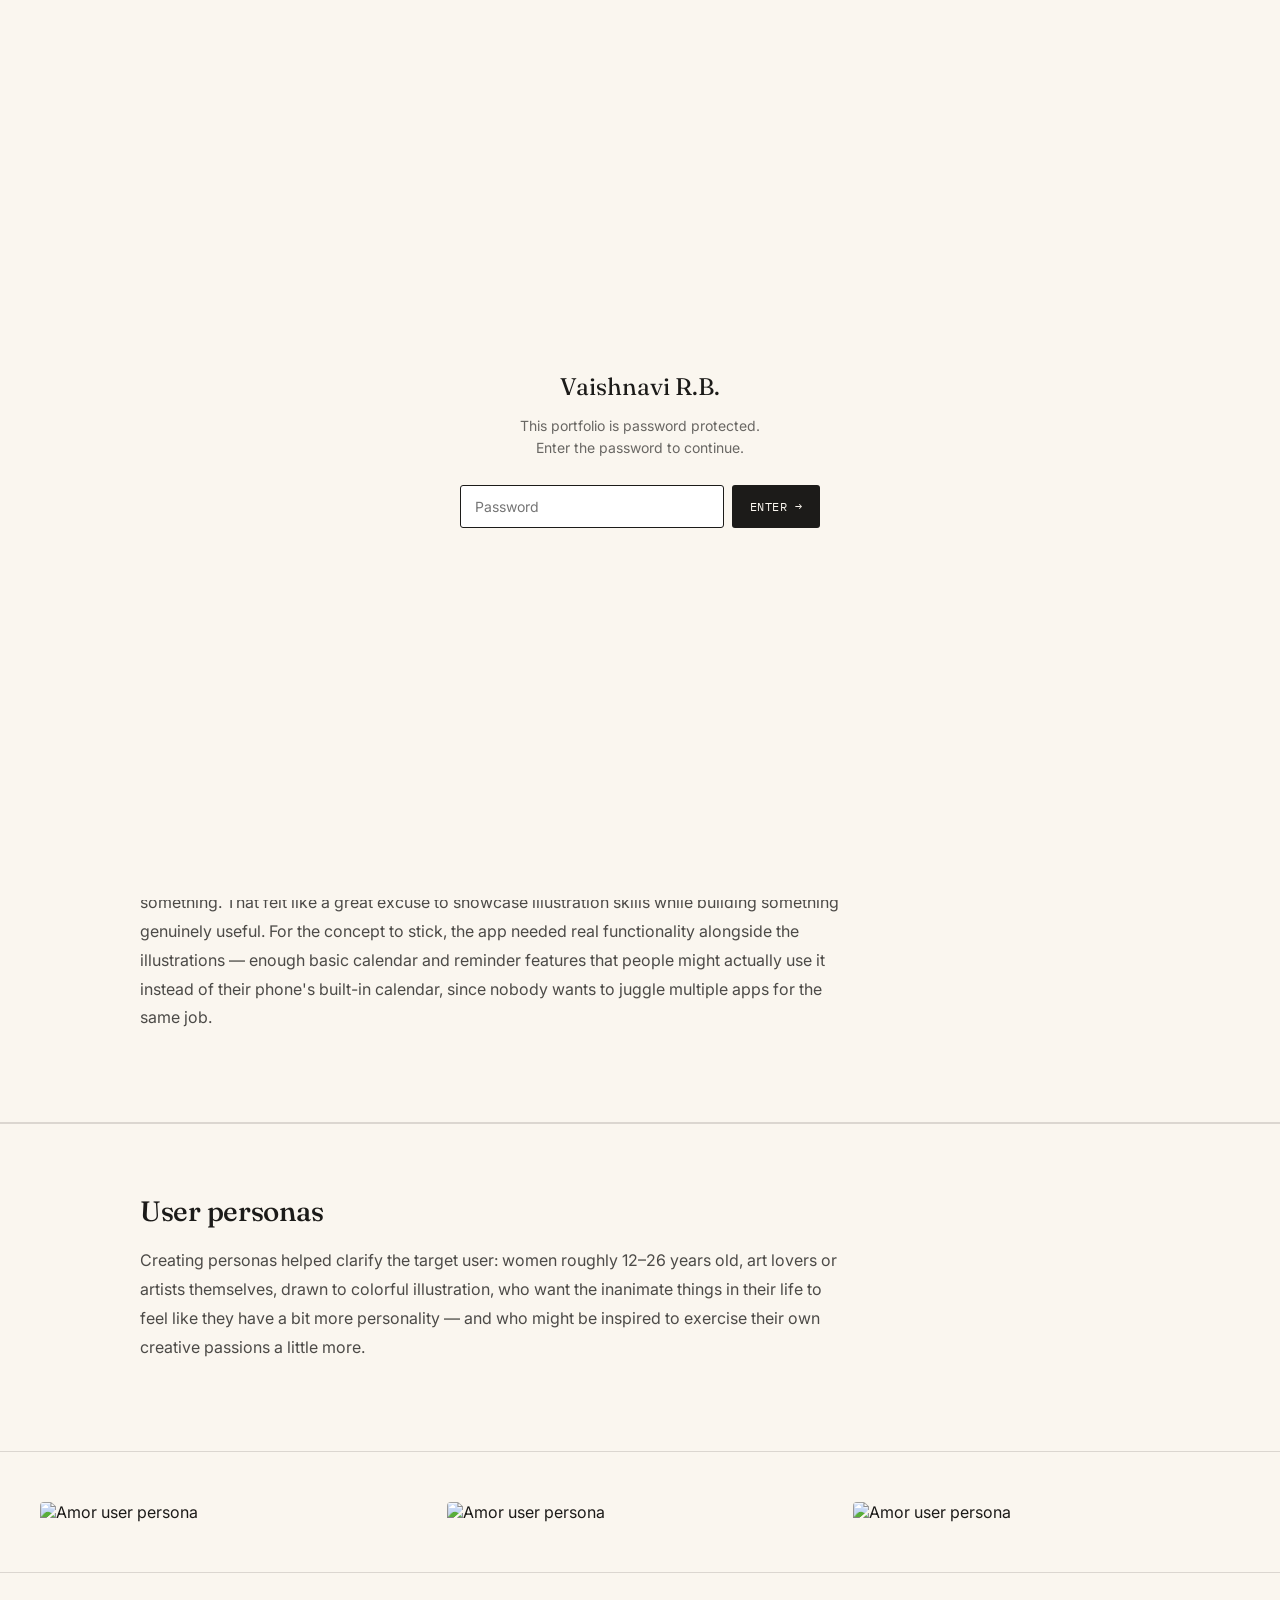
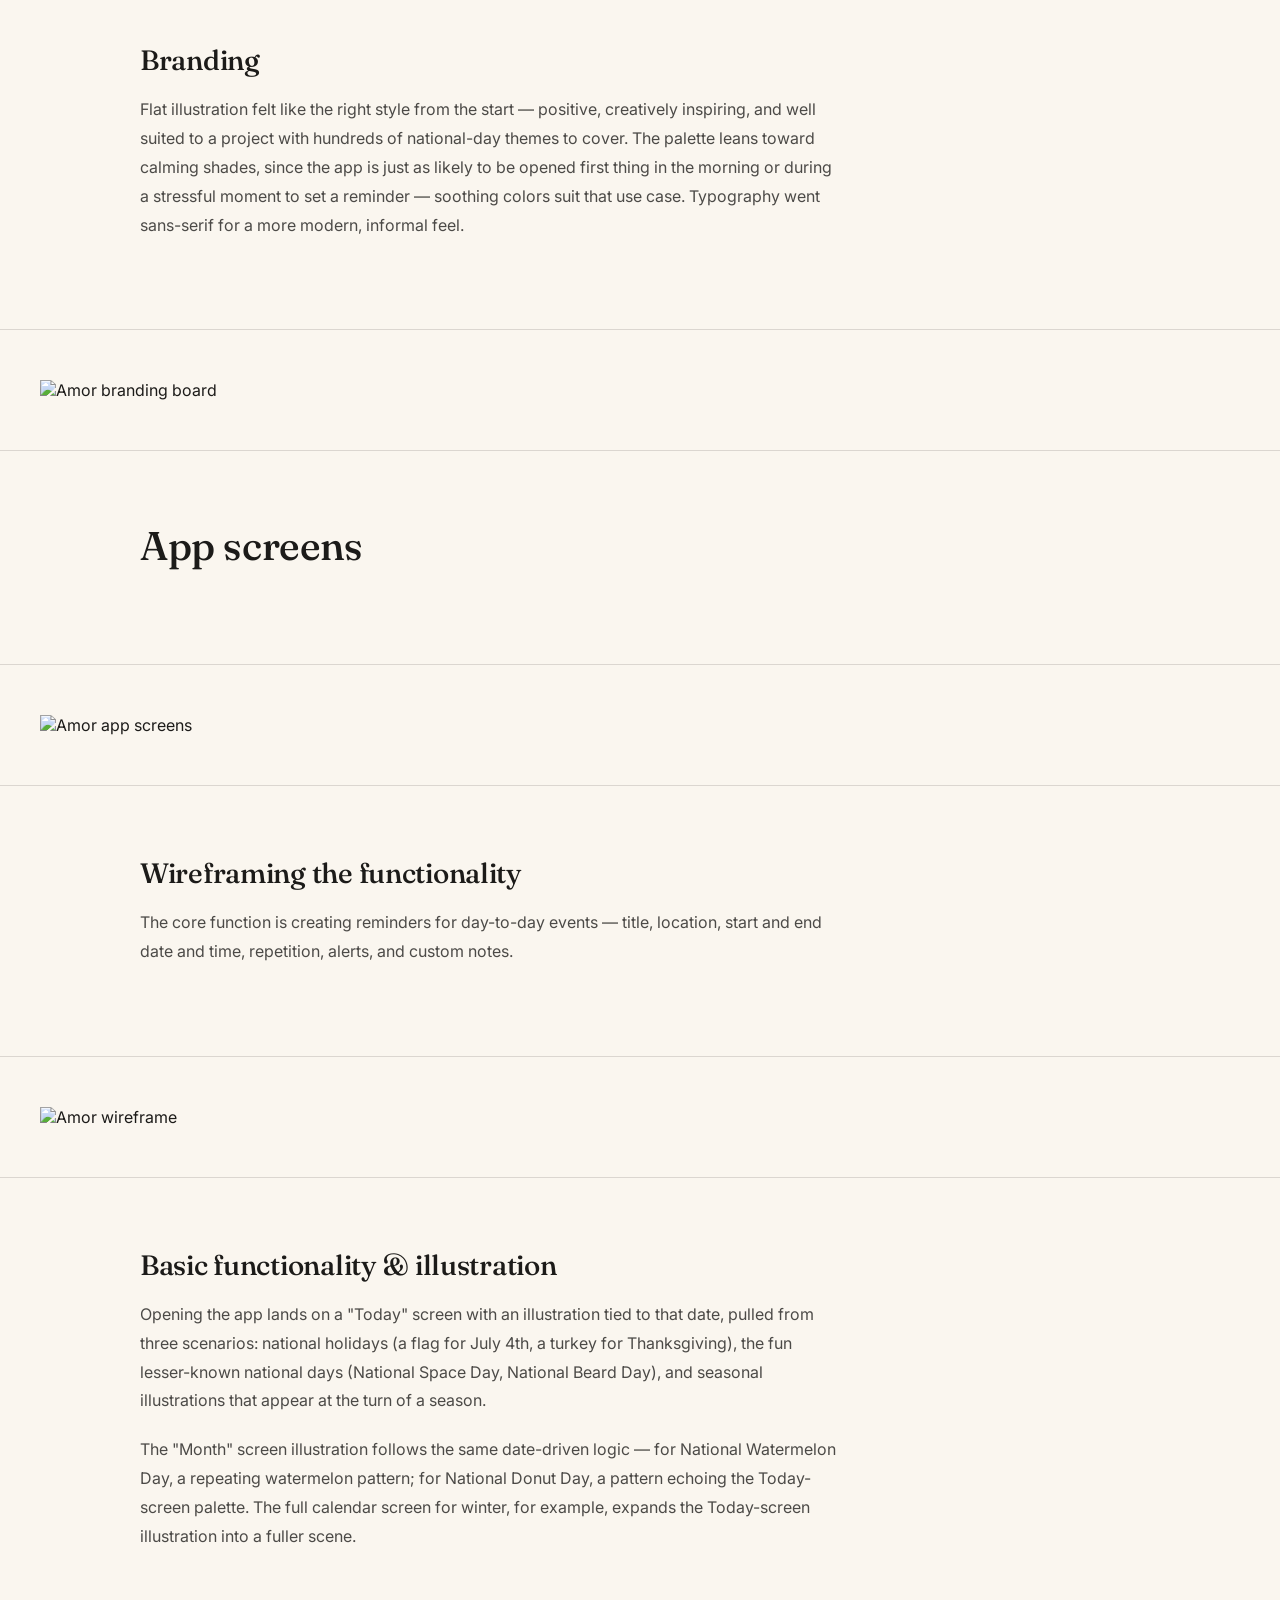
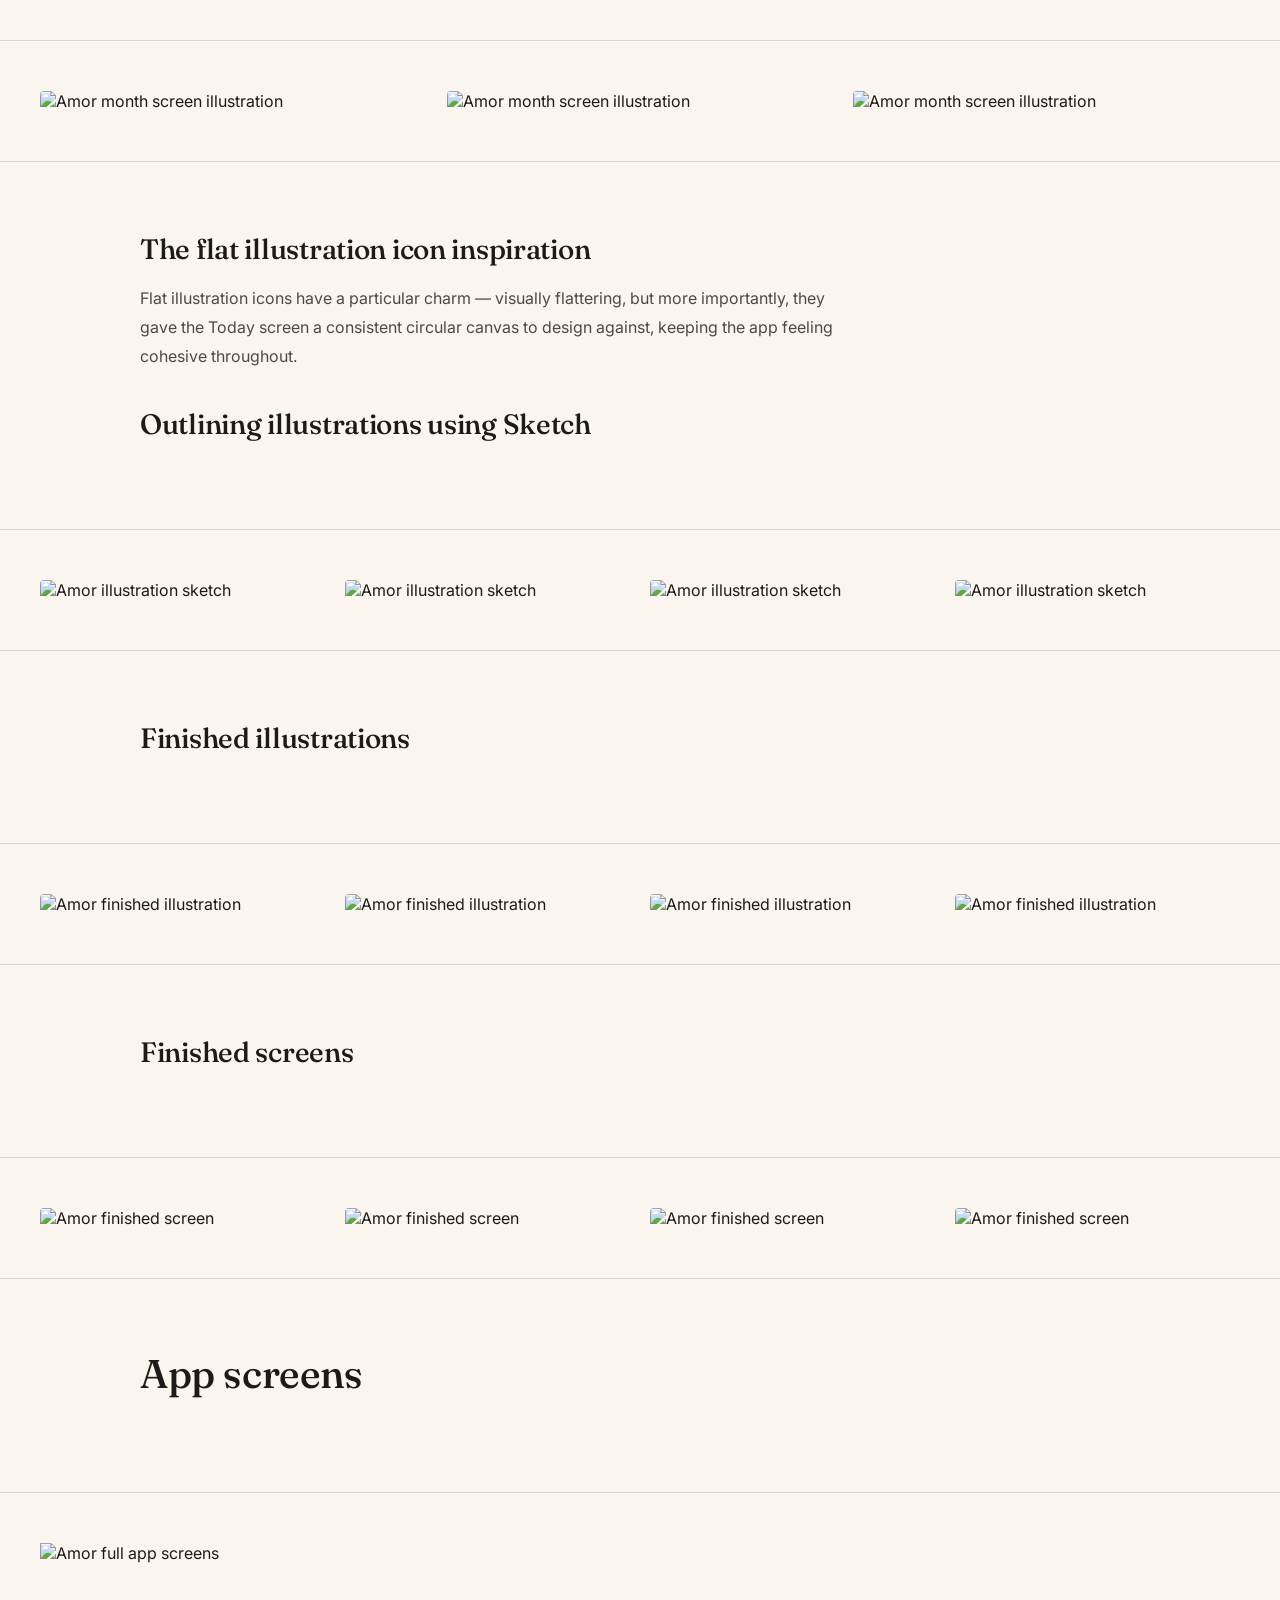
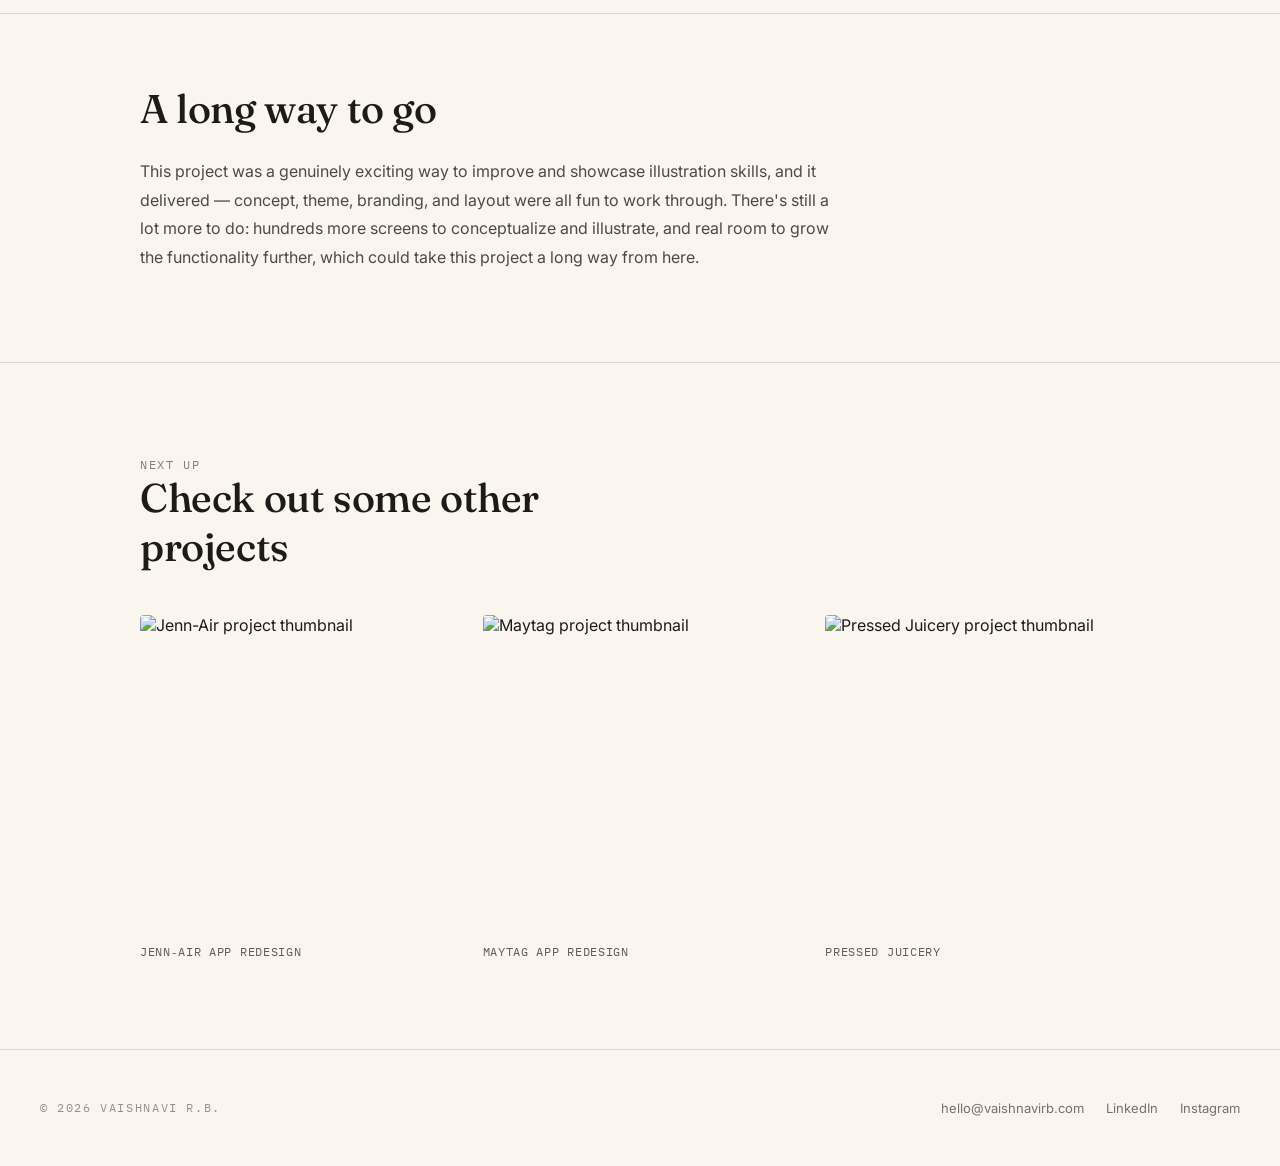
==== amor.html @ 7ddd6dfa "Add files via upload" ====
<!DOCTYPE html>
<html lang="en">
<head>
<script src="password-gate.js"></script>
<meta charset="UTF-8">
<meta name="viewport" content="width=device-width, initial-scale=1.0">
<title>Amor — The Calendar App — Vaishnavi R.B.</title>
<link rel="preconnect" href="https://fonts.googleapis.com">
<link rel="preconnect" href="https://fonts.gstatic.com" crossorigin>
<link href="https://fonts.googleapis.com/css2?family=Fraunces:ital,opsz,wght@0,9..144,300;0,9..144,400;0,9..144,500;0,9..144,600;1,9..144,400;1,9..144,500&family=Inter:wght@400;500;600&family=IBM+Plex+Mono:wght@400;500&display=swap" rel="stylesheet">
<style>
  :root{ --paper:#FAF6EF; --ink:#1C1B19; --accent:#E8664F; --line: rgba(28,27,25,0.14); --line-strong: rgba(28,27,25,0.28); }
  *{box-sizing:border-box;}
  body{margin:0; background:var(--paper); color:var(--ink); font-family:'Inter', sans-serif; -webkit-font-smoothing:antialiased;}
  ::selection{background:var(--accent); color:#fff;}
  h1,h2,h3{font-family:'Fraunces', serif; font-weight:500; margin:0; letter-spacing:-0.01em;}
  .eyebrow{font-family:'IBM Plex Mono', monospace; font-size:11.5px; letter-spacing:0.14em; text-transform:uppercase; opacity:0.55;}
  a{color:inherit;}
  .wrap{max-width:1080px; margin:0 auto; padding:0 40px;}
  .wrap-wide{max-width:1280px; margin:0 auto; padding:0 40px;}
  header{position:sticky; top:0; z-index:50; background:rgba(250,246,239,0.9); backdrop-filter:blur(10px); border-bottom:1px solid var(--line);}
  .nav{display:flex; align-items:center; justify-content:space-between; padding:20px 40px; max-width:1280px; margin:0 auto;}
  .nav-mark{font-family:'Fraunces', serif; font-size:19px; font-weight:500; text-decoration:none;}
  .back-link{font-family:'IBM Plex Mono',monospace; font-size:12px; letter-spacing:0.06em; text-transform:uppercase; text-decoration:none; opacity:0.65;}
  .back-link:hover{opacity:1;}
  .hero{padding:90px 0 60px; border-bottom:1px solid var(--line);}
  .hero .eyebrow{display:flex; align-items:center; gap:10px; margin-bottom:22px;}
  .hero .eyebrow .dot{width:8px; height:8px; border-radius:50%; background:var(--accent);}
  .hero h1{font-size:clamp(38px,5.4vw,66px); line-height:1.05;}
  .lede{padding:60px 0; border-bottom:1px solid var(--line);}
  .lede p{font-size:16.5px; line-height:1.8; opacity:0.8; max-width:66ch; margin-bottom:18px;}
  .imgrow{padding:50px 0; border-bottom:1px solid var(--line);}
  .imgrow-inner{display:grid; gap:20px;}
  .imgrow-inner.cols-2{grid-template-columns:1fr 1fr;}
  .imgrow-inner.cols-3{grid-template-columns:repeat(3,1fr);}
  .imgrow-inner.cols-4{grid-template-columns:repeat(4,1fr);}
  .imgrow img{width:100%; display:block; border-radius:4px;}
  .imgrow.full img{border-radius:0;}
  .section{padding:70px 0; border-bottom:1px solid var(--line);}
  .section h2{font-size:clamp(28px,3.4vw,40px); margin-bottom:24px; max-width:24ch;}
  .section h3{font-size:clamp(22px,2.6vw,28px); margin-bottom:18px; max-width:26ch;}
  .section p{font-size:16px; line-height:1.8; opacity:0.78; max-width:70ch; margin-bottom:20px;}
  .goals-list{list-style:none; margin:0; padding:0; counter-reset:goal; border-top:1px solid var(--line-strong); max-width:76ch;}
  .goals-list li{counter-increment:goal; padding:20px 0; border-bottom:1px solid var(--line); display:grid; grid-template-columns:44px 1fr; gap:18px;}
  .goals-list li::before{content:counter(goal, decimal-leading-zero); font-family:'IBM Plex Mono',monospace; font-size:13px; opacity:0.45; padding-top:2px;}
  .goals-list li p{margin:0; font-size:15.5px; line-height:1.7; opacity:0.85;}
  .other-projects{padding:90px 0;}
  .other-projects h2{font-size:clamp(28px,3.6vw,40px); margin-bottom:44px; max-width:20ch;}
  .op-grid{display:grid; grid-template-columns:repeat(3,1fr); gap:28px;}
  .op-card{text-decoration:none; color:var(--ink); display:block;}
  .op-card img{width:100%; aspect-ratio:1; object-fit:cover; border-radius:4px; display:block;}
  .op-cap{font-family:'IBM Plex Mono',monospace; font-size:11.5px; letter-spacing:0.06em; text-transform:uppercase; margin-top:14px; opacity:0.7;}
  footer{padding:50px 0; border-top:1px solid var(--line);}
  .footer-grid{display:flex; justify-content:space-between; align-items:center; flex-wrap:wrap; gap:20px; max-width:1280px; margin:0 auto; padding:0 40px;}
  footer .eyebrow{opacity:0.45;}
  .footer-links{display:flex; gap:22px; font-size:13px;}
  .footer-links a{text-decoration:none; opacity:0.6;}
  .footer-links a:hover{opacity:1;}
  @media (max-width:820px){
    .wrap, .wrap-wide{padding:0 24px;}
    .nav{padding:18px 24px;}
    .imgrow-inner.cols-2, .imgrow-inner.cols-3, .imgrow-inner.cols-4{grid-template-columns:1fr 1fr;}
    .op-grid{grid-template-columns:1fr;}
  }
</style>
</head>
<body>
<header>
  <nav class="nav">
    <a href="index.html" class="nav-mark">Vaishnavi&nbsp;R.B.</a>
    <a href="index.html#work" class="back-link">← Back to work</a>
  </nav>
</header>

<main>
  <section class="hero">
    <div class="wrap">
      <div class="eyebrow"><span class="dot"></span>05 — App · Illustration</div>
      <h1>Amor — the Calendar App</h1>
    </div>
  </section>

  <section class="lede">
    <div class="wrap">
      <h3 style="margin-bottom:16px;">What's Amor</h3>
      <p>Amor is a calendar app for artsy people — anyone who appreciates creativity and a bit more personality in the tools they use. Alongside popular holidays, it surfaces the countless other national days of the year — National Radio Day, National Chocolate Day — each with a custom illustration and quirky background that adds color and positivity to the everyday. The illustrations shift with the seasons, and underneath the fun, the app still handles the basics: reminders, alerts, and notes to keep users organized.</p>
    </div>
  </section>

  <section class="section">
    <div class="wrap">
      <h3>Background</h3>
      <p>The idea came from noticing just how many fun "national days" exist — National Donut Day, National Pet Day, and dozens more — and realizing nearly every day of the year is claimed by something. That felt like a great excuse to showcase illustration skills while building something genuinely useful. For the concept to stick, the app needed real functionality alongside the illustrations — enough basic calendar and reminder features that people might actually use it instead of their phone's built-in calendar, since nobody wants to juggle multiple apps for the same job.</p>
    </div>
  </section>

  <section class="section" style="border-top:1px solid var(--line); padding-top:70px;">
    <div class="wrap">
      <h3>User personas</h3>
      <p>Creating personas helped clarify the target user: women roughly 12–26 years old, art lovers or artists themselves, drawn to colorful illustration, who want the inanimate things in their life to feel like they have a bit more personality — and who might be inspired to exercise their own creative passions a little more.</p>
    </div>
  </section>

  <section class="imgrow">
    <div class="wrap-wide imgrow-inner cols-3">
      <img src="images/2-1.jpg" alt="Amor user persona">
      <img src="images/3.jpg" alt="Amor user persona">
      <img src="images/4.jpg" alt="Amor user persona">
    </div>
  </section>

  <section class="section">
    <div class="wrap">
      <h3>Branding</h3>
      <p>Flat illustration felt like the right style from the start — positive, creatively inspiring, and well suited to a project with hundreds of national-day themes to cover. The palette leans toward calming shades, since the app is just as likely to be opened first thing in the morning or during a stressful moment to set a reminder — soothing colors suit that use case. Typography went sans-serif for a more modern, informal feel.</p>
    </div>
  </section>

  <section class="imgrow full">
    <div class="wrap-wide"><img src="images/5-1-scaled.jpg" alt="Amor branding board"></div>
  </section>

  <section class="section">
    <div class="wrap">
      <h2>App screens</h2>
    </div>
  </section>
  <section class="imgrow full">
    <div class="wrap-wide"><img src="images/6-scaled.jpg" alt="Amor app screens"></div>
  </section>

  <section class="section">
    <div class="wrap">
      <h3>Wireframing the functionality</h3>
      <p>The core function is creating reminders for day-to-day events — title, location, start and end date and time, repetition, alerts, and custom notes.</p>
    </div>
  </section>
  <section class="imgrow full">
    <div class="wrap-wide"><img src="images/7.jpg" alt="Amor wireframe"></div>
  </section>

  <section class="section">
    <div class="wrap">
      <h3>Basic functionality &amp; illustration</h3>
      <p>Opening the app lands on a "Today" screen with an illustration tied to that date, pulled from three scenarios: national holidays (a flag for July 4th, a turkey for Thanksgiving), the fun lesser-known national days (National Space Day, National Beard Day), and seasonal illustrations that appear at the turn of a season.</p>
      <p>The "Month" screen illustration follows the same date-driven logic — for National Watermelon Day, a repeating watermelon pattern; for National Donut Day, a pattern echoing the Today-screen palette. The full calendar screen for winter, for example, expands the Today-screen illustration into a fuller scene.</p>
    </div>
  </section>

  <section class="imgrow">
    <div class="wrap-wide imgrow-inner cols-3">
      <img src="images/part-1-601x1024.jpg" alt="Amor month screen illustration">
      <img src="images/part-2-597x1024.jpg" alt="Amor month screen illustration">
      <img src="images/part-3-600x1024.jpg" alt="Amor month screen illustration">
    </div>
  </section>

  <section class="section">
    <div class="wrap">
      <h3>The flat illustration icon inspiration</h3>
      <p>Flat illustration icons have a particular charm — visually flattering, but more importantly, they gave the Today screen a consistent circular canvas to design against, keeping the app feeling cohesive throughout.</p>
      <h3 style="margin-top:36px;">Outlining illustrations using Sketch</h3>
    </div>
  </section>

  <section class="imgrow">
    <div class="wrap-wide imgrow-inner cols-4">
      <img src="images/11.jpg" alt="Amor illustration sketch">
      <img src="images/9-1.jpg" alt="Amor illustration sketch">
      <img src="images/10.jpg" alt="Amor illustration sketch">
      <img src="images/12-2.jpg" alt="Amor illustration sketch">
    </div>
  </section>

  <section class="section">
    <div class="wrap">
      <h3>Finished illustrations</h3>
    </div>
  </section>
  <section class="imgrow">
    <div class="wrap-wide imgrow-inner cols-4">
      <img src="images/15-1.png" alt="Amor finished illustration">
      <img src="images/14-1.png" alt="Amor finished illustration">
      <img src="images/17-1.png" alt="Amor finished illustration">
      <img src="images/16-1.png" alt="Amor finished illustration">
    </div>
  </section>

  <section class="section">
    <div class="wrap">
      <h3>Finished screens</h3>
    </div>
  </section>
  <section class="imgrow">
    <div class="wrap-wide imgrow-inner cols-4">
      <img src="images/19-1.png" alt="Amor finished screen">
      <img src="images/18-1.png" alt="Amor finished screen">
      <img src="images/21-1.png" alt="Amor finished screen">
      <img src="images/20-1.png" alt="Amor finished screen">
    </div>
  </section>

  <section class="section">
    <div class="wrap">
      <h2>App screens</h2>
    </div>
  </section>
  <section class="imgrow full">
    <div class="wrap-wide"><img src="images/8.jpg" alt="Amor full app screens"></div>
  </section>

  <section class="section">
    <div class="wrap">
      <h2>A long way to go</h2>
      <p>This project was a genuinely exciting way to improve and showcase illustration skills, and it delivered — concept, theme, branding, and layout were all fun to work through. There's still a lot more to do: hundreds more screens to conceptualize and illustrate, and real room to grow the functionality further, which could take this project a long way from here.</p>
    </div>
  </section>

  <section class="other-projects">
    <div class="wrap">
      <span class="eyebrow">Next up</span>
      <h2>Check out some other projects</h2>
      <div class="op-grid">
        <a href="jennair.html" class="op-card">
          <img src="images/jennair.png" alt="Jenn-Air project thumbnail">
          <div class="op-cap">Jenn&#8209;Air App Redesign</div>
        </a>
        <a href="maytag.html" class="op-card">
          <img src="images/maytag.jpg" alt="Maytag project thumbnail">
          <div class="op-cap">Maytag App Redesign</div>
        </a>
        <a href="pressed-juicery.html" class="op-card">
          <img src="images/pressed-juicery.jpg" alt="Pressed Juicery project thumbnail">
          <div class="op-cap">Pressed Juicery</div>
        </a>
      </div>
    </div>
  </section>
</main>

<footer>
  <div class="footer-grid">
    <span class="eyebrow">© 2026 Vaishnavi R.B.</span>
    <div class="footer-links">
      <a href="mailto:hello@vaishnavirb.com">hello@vaishnavirb.com</a>
      <a href="#">LinkedIn</a>
      <a href="#">Instagram</a>
    </div>
  </div>
</footer>
</body>
</html>
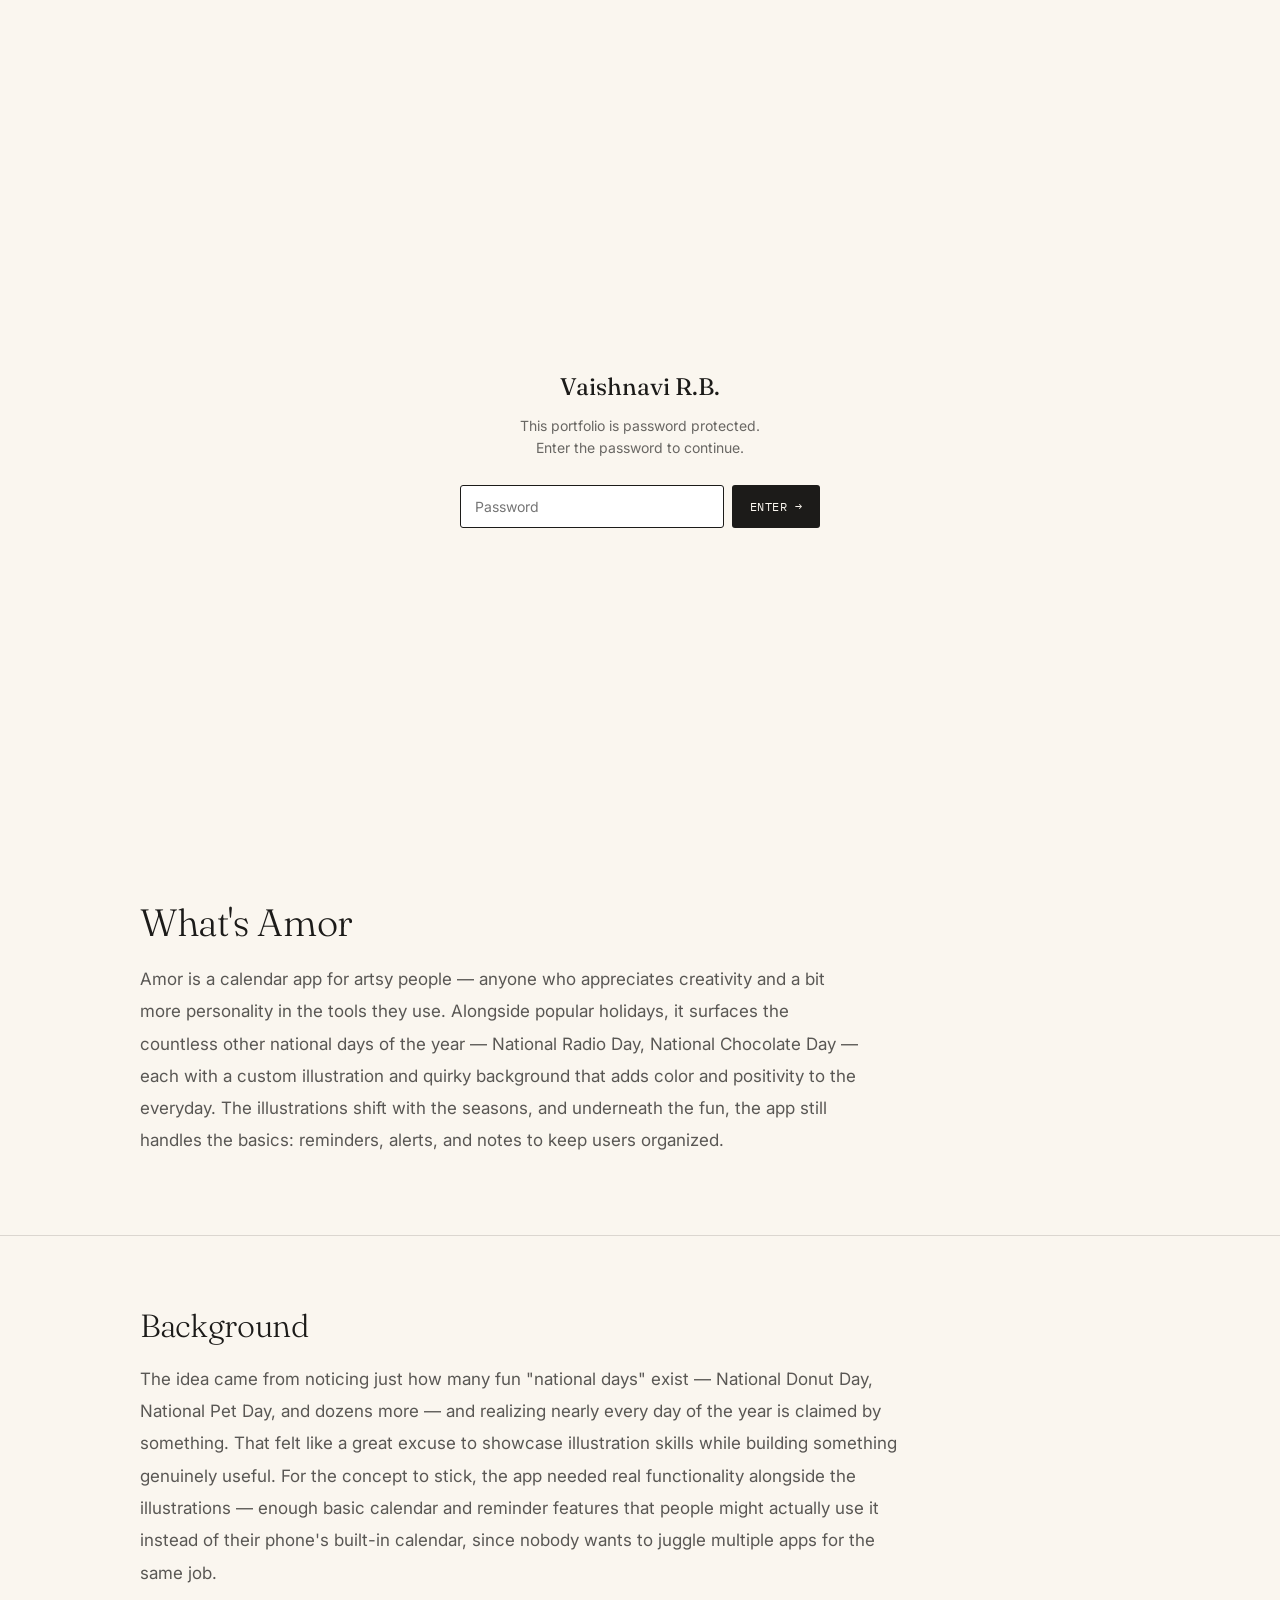
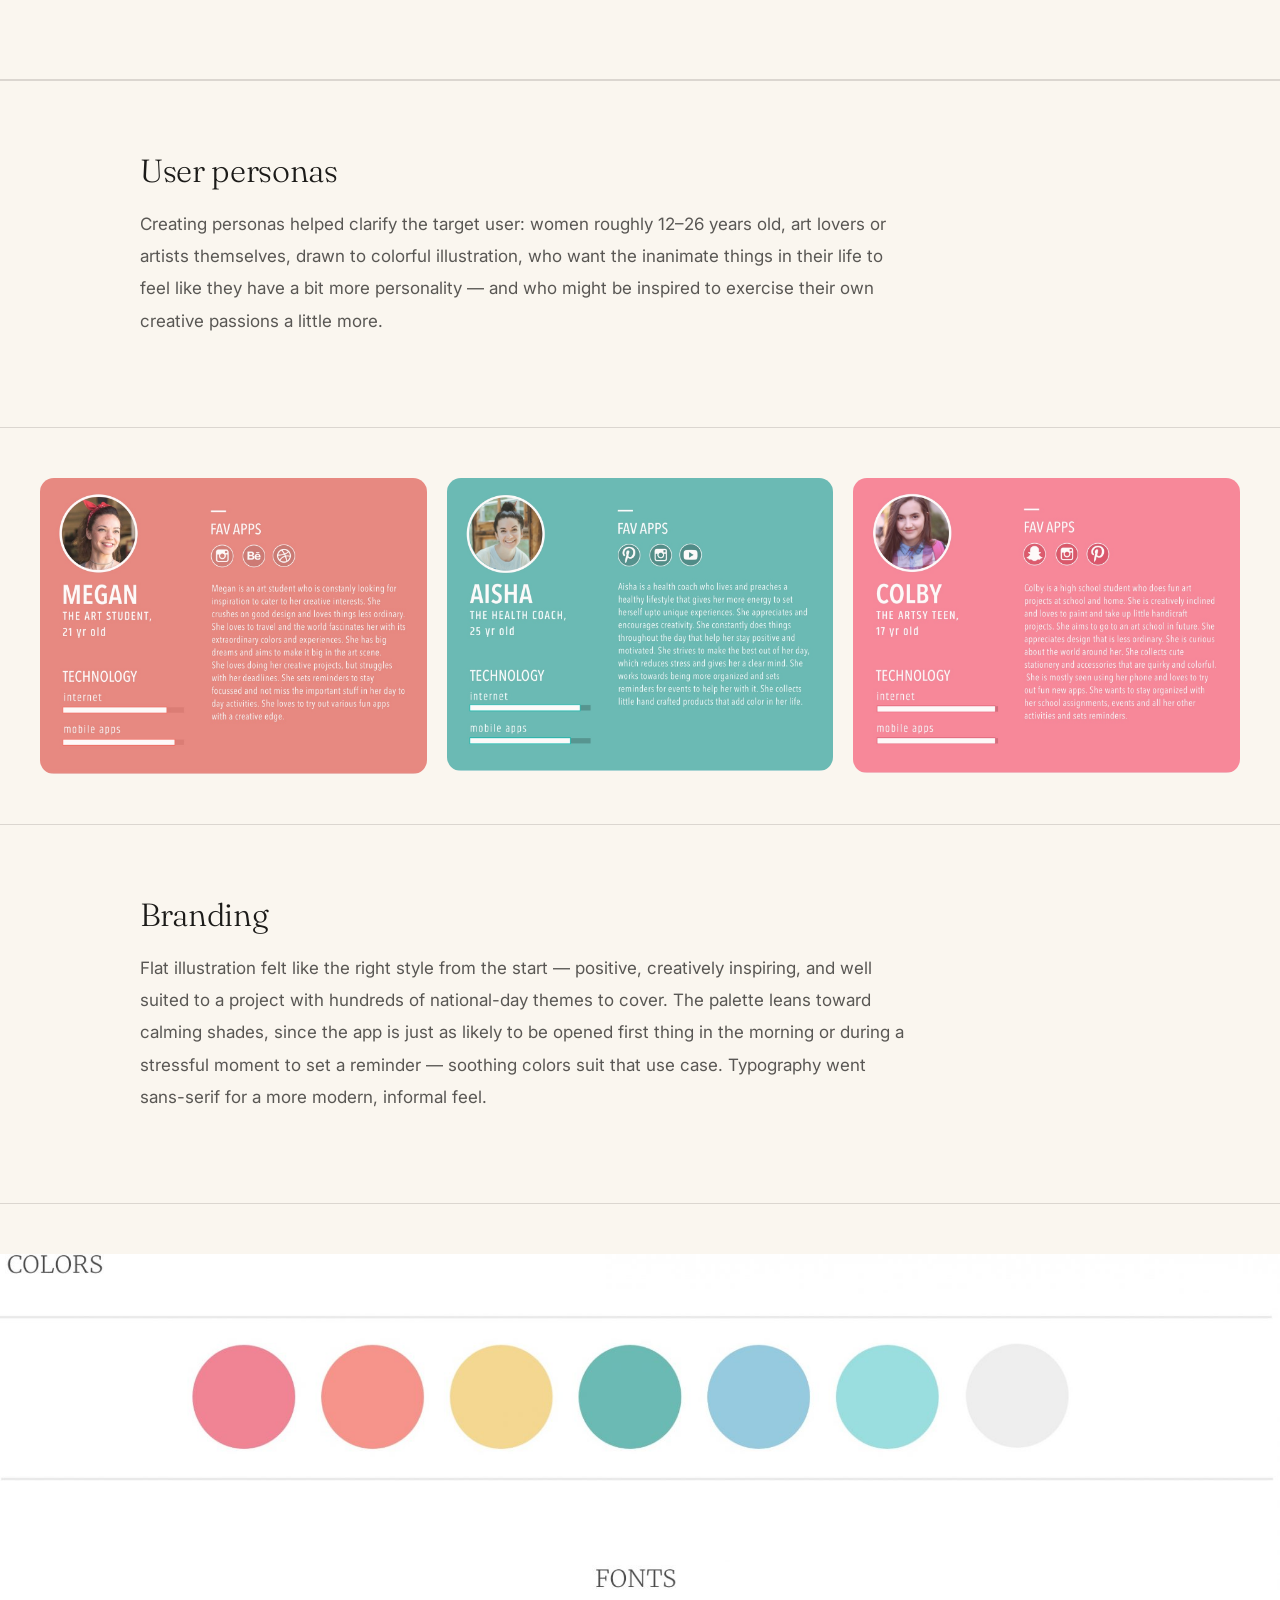
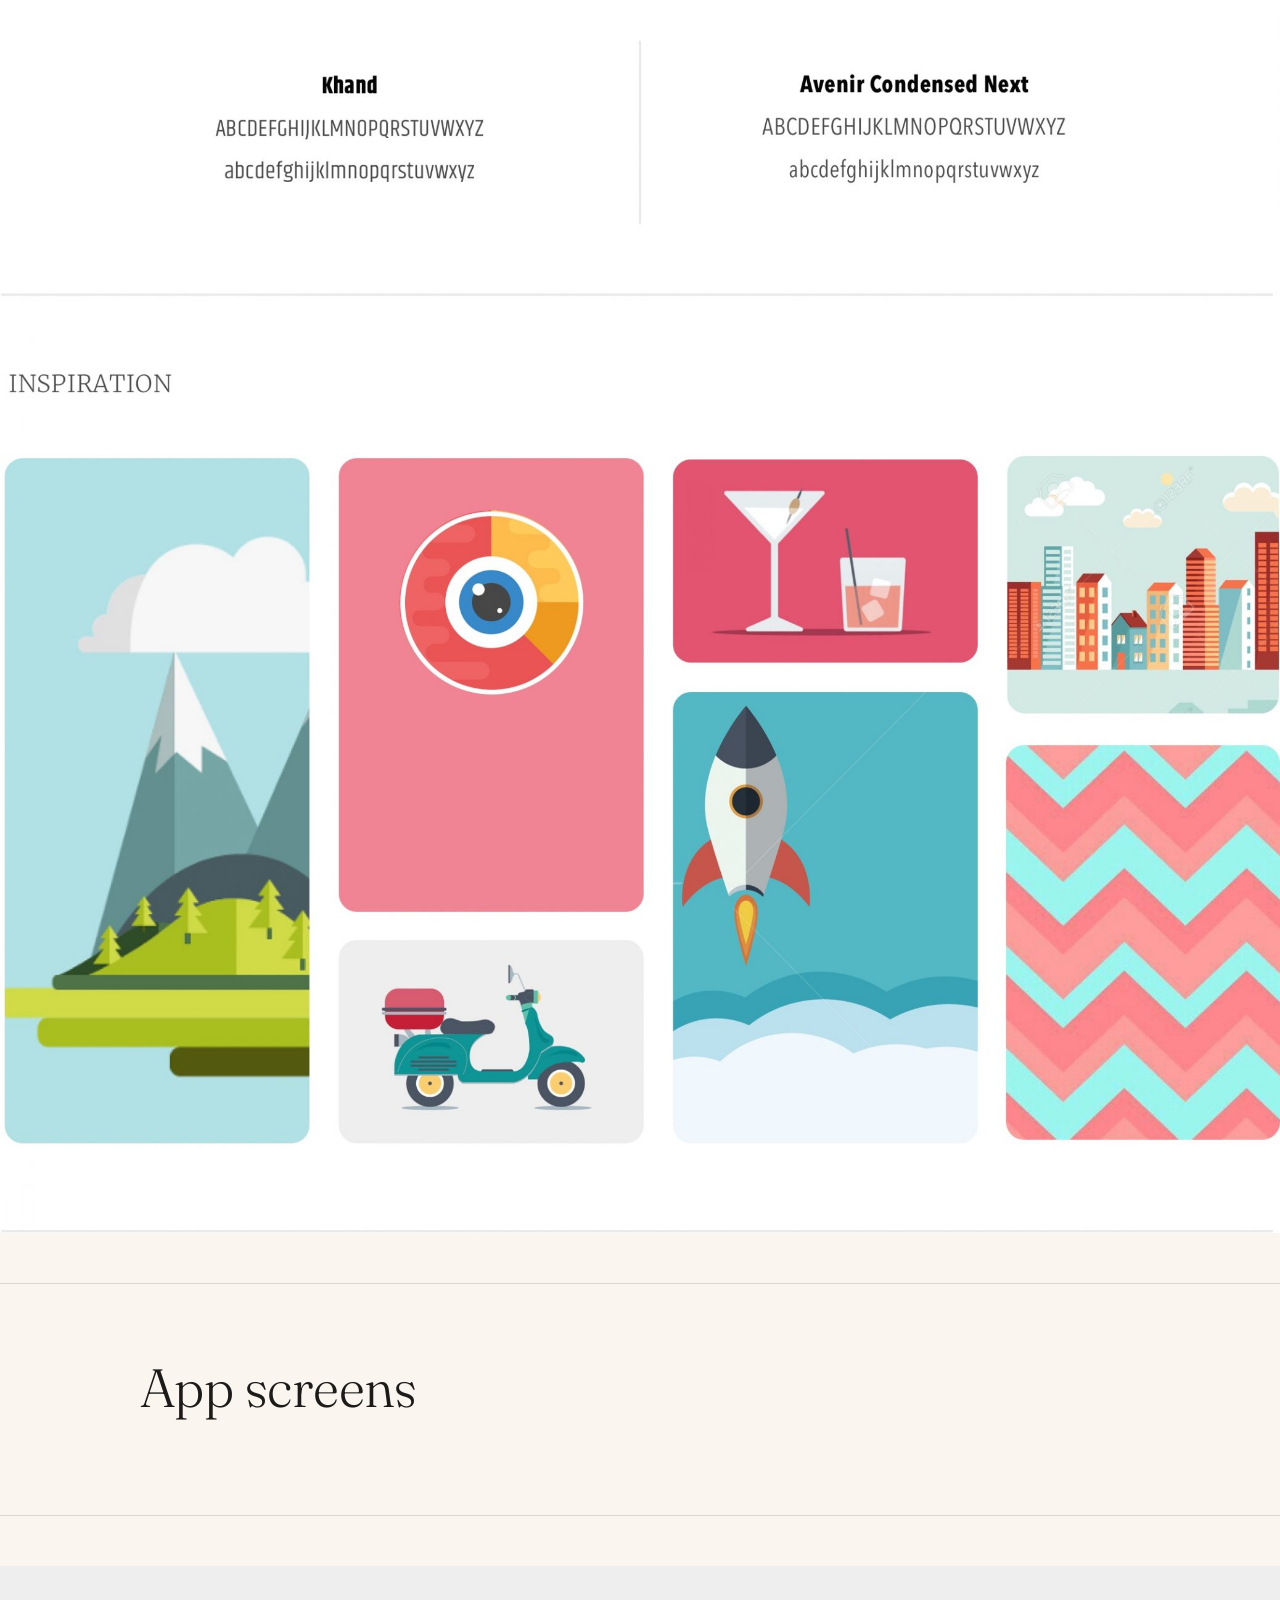
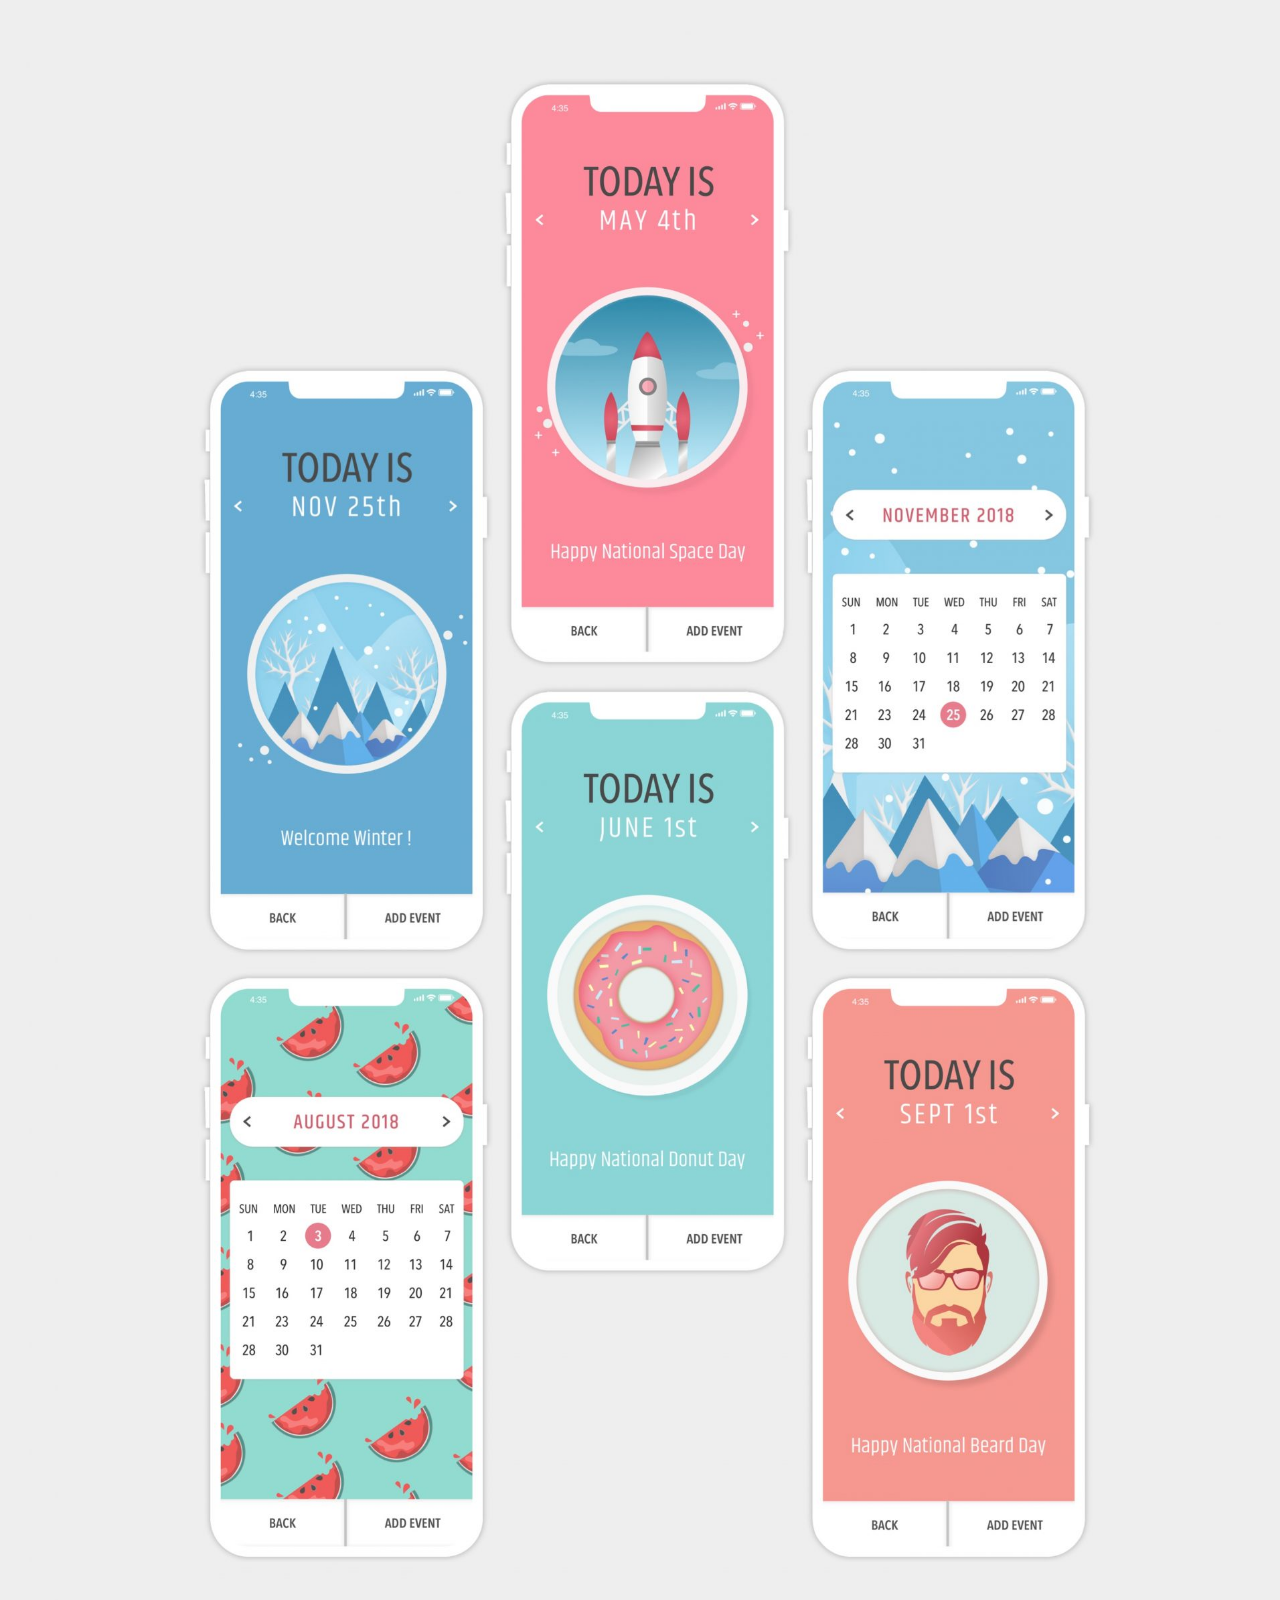
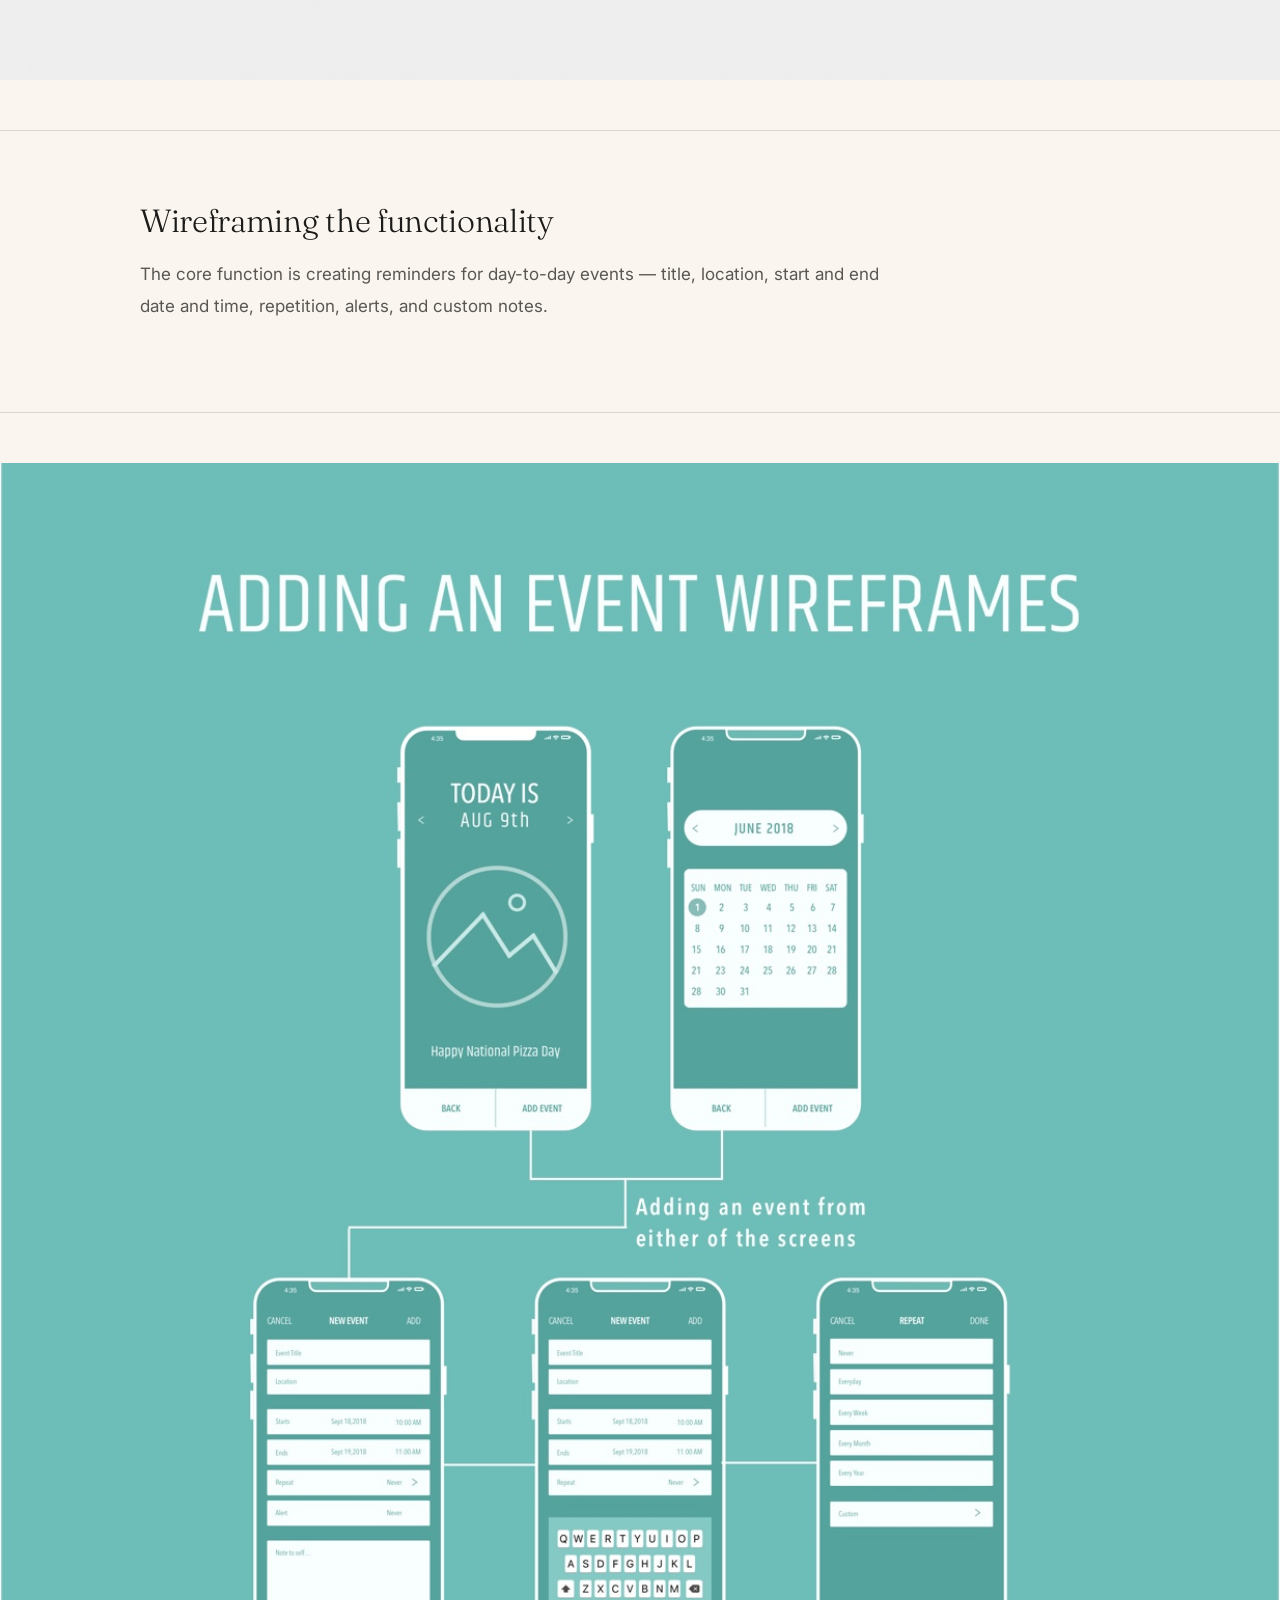
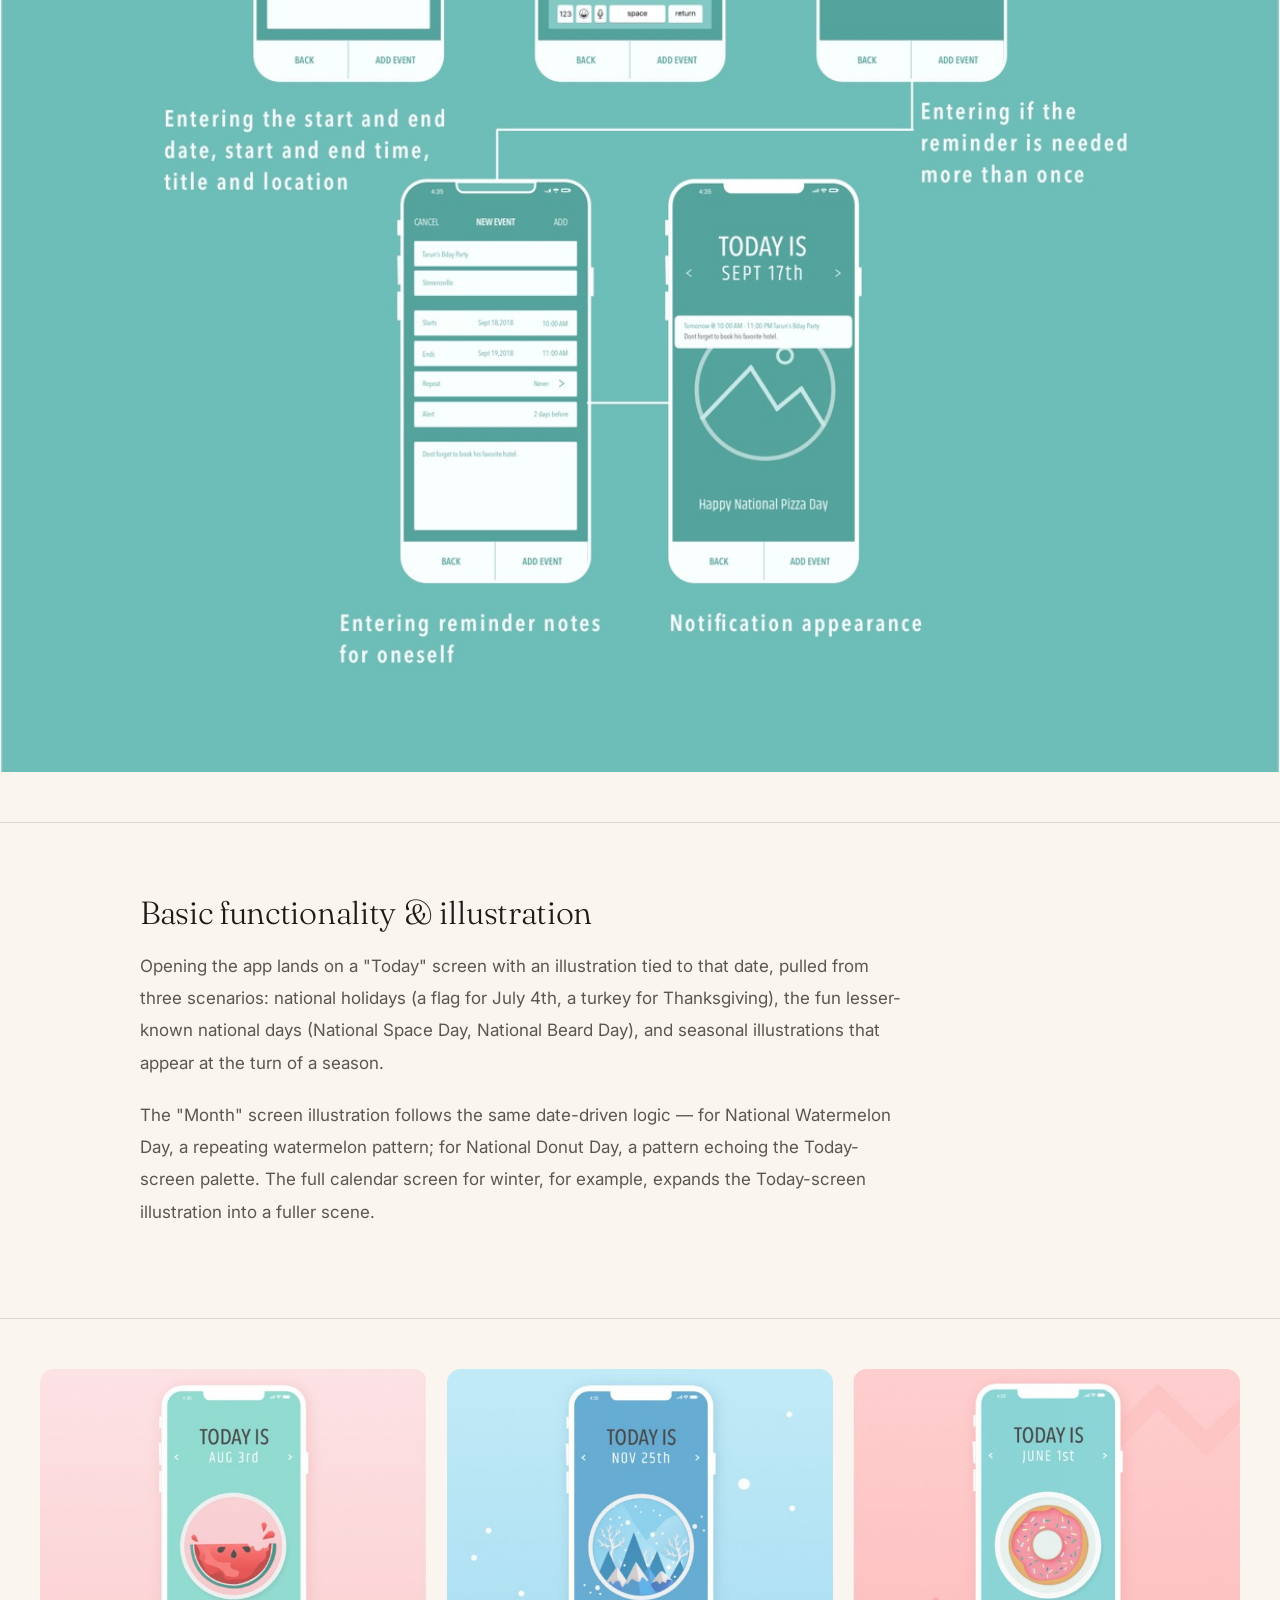
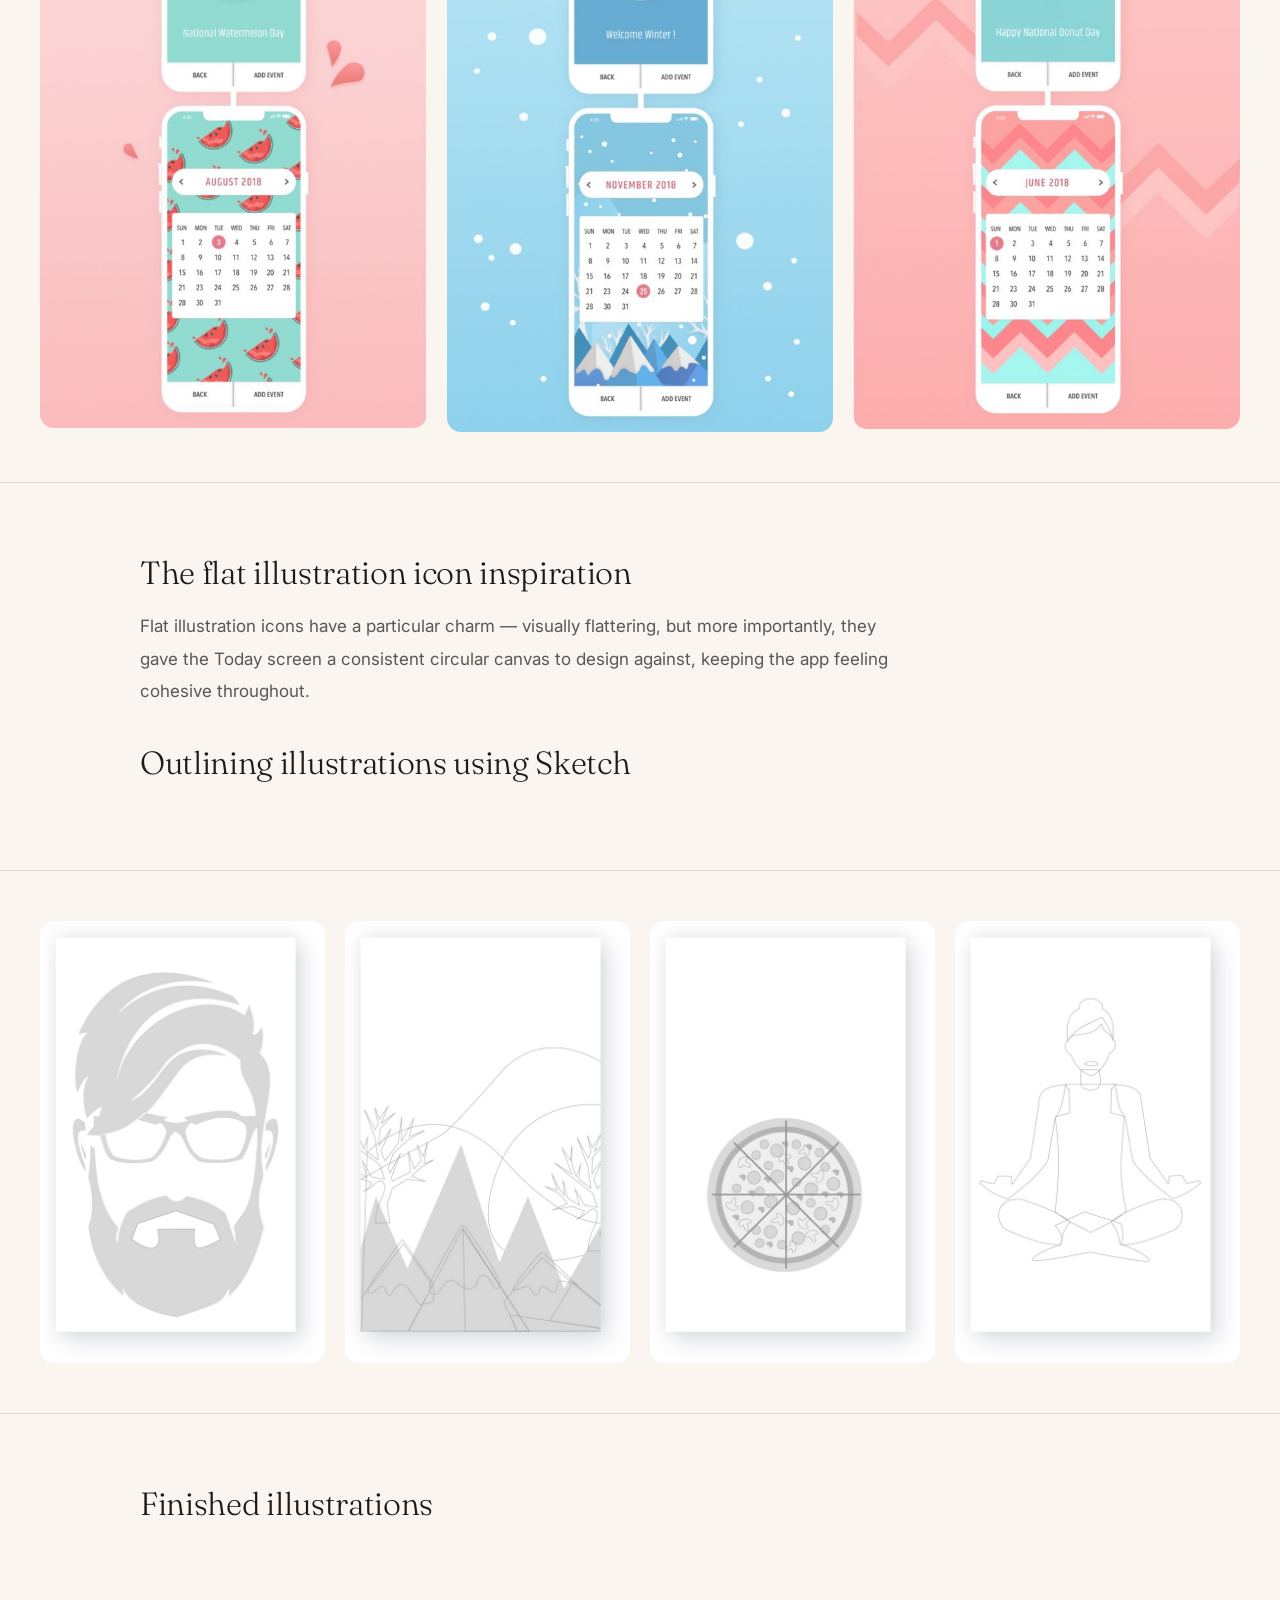
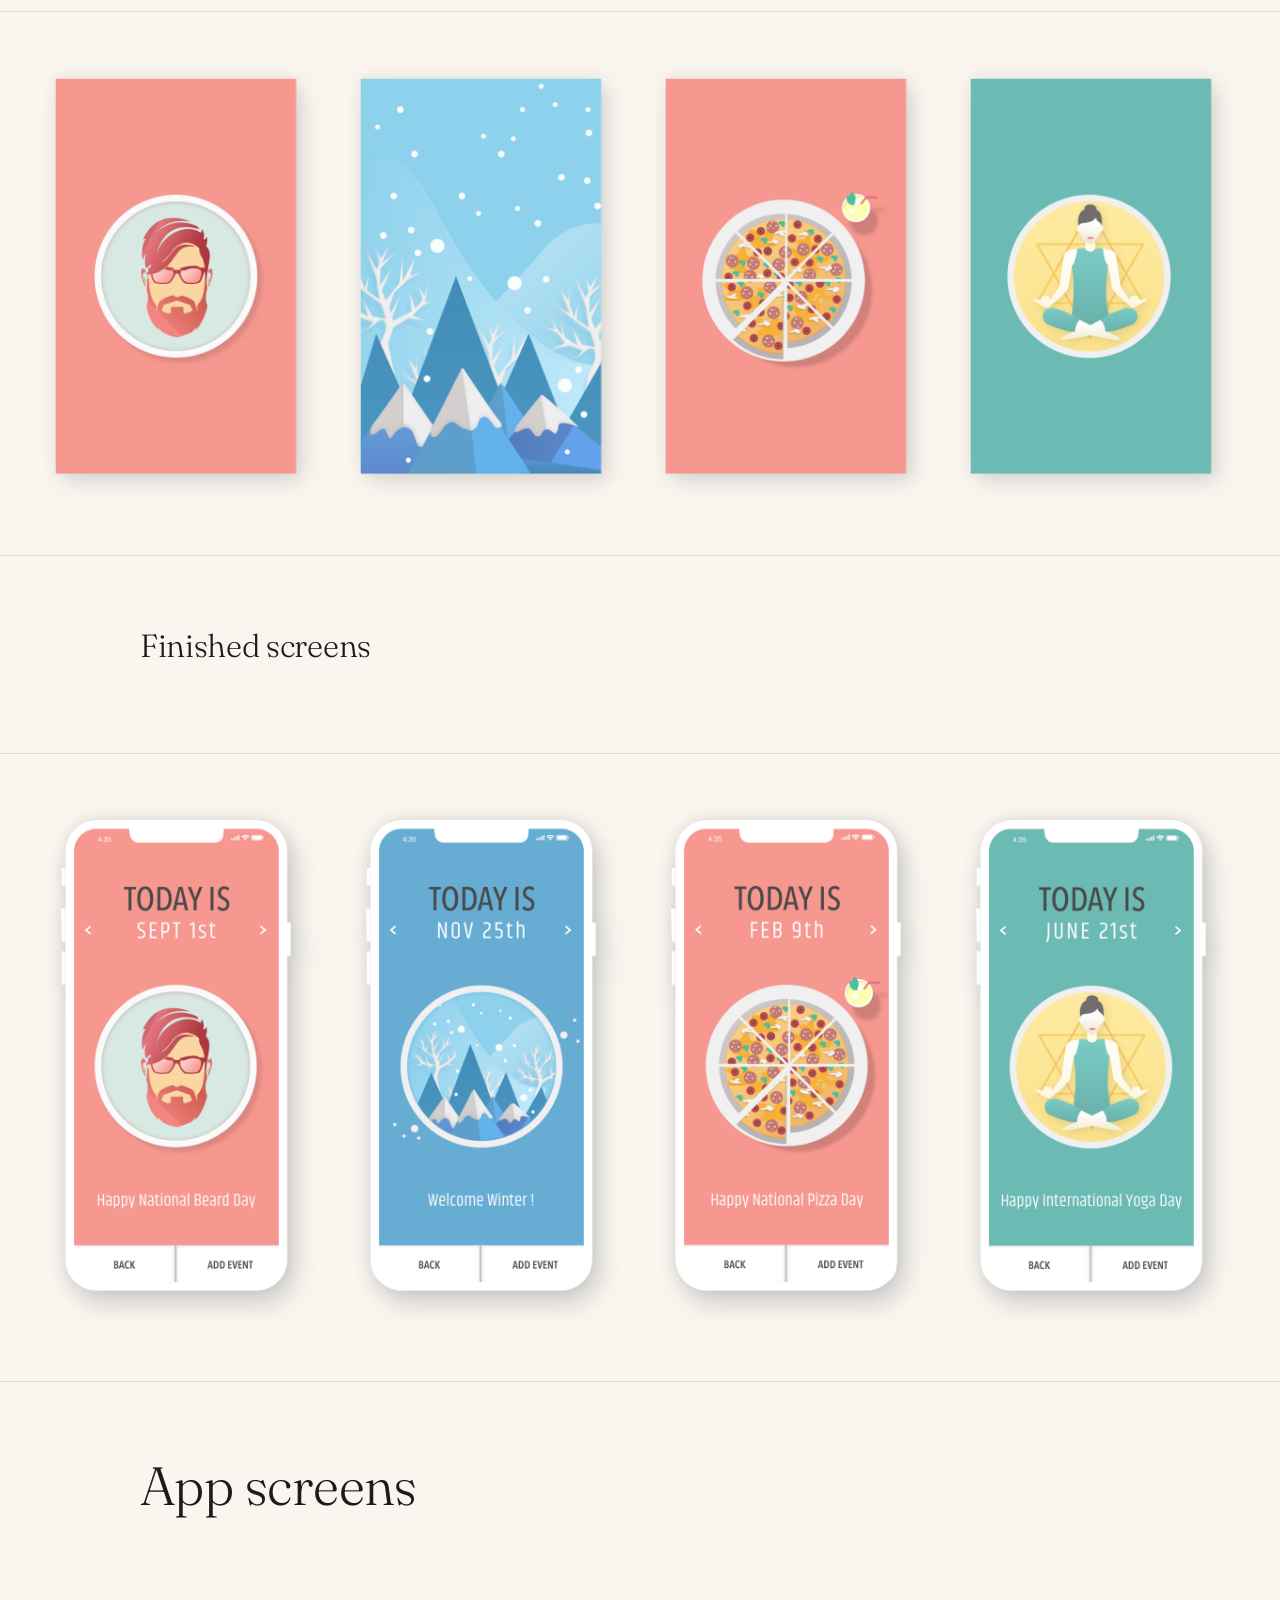
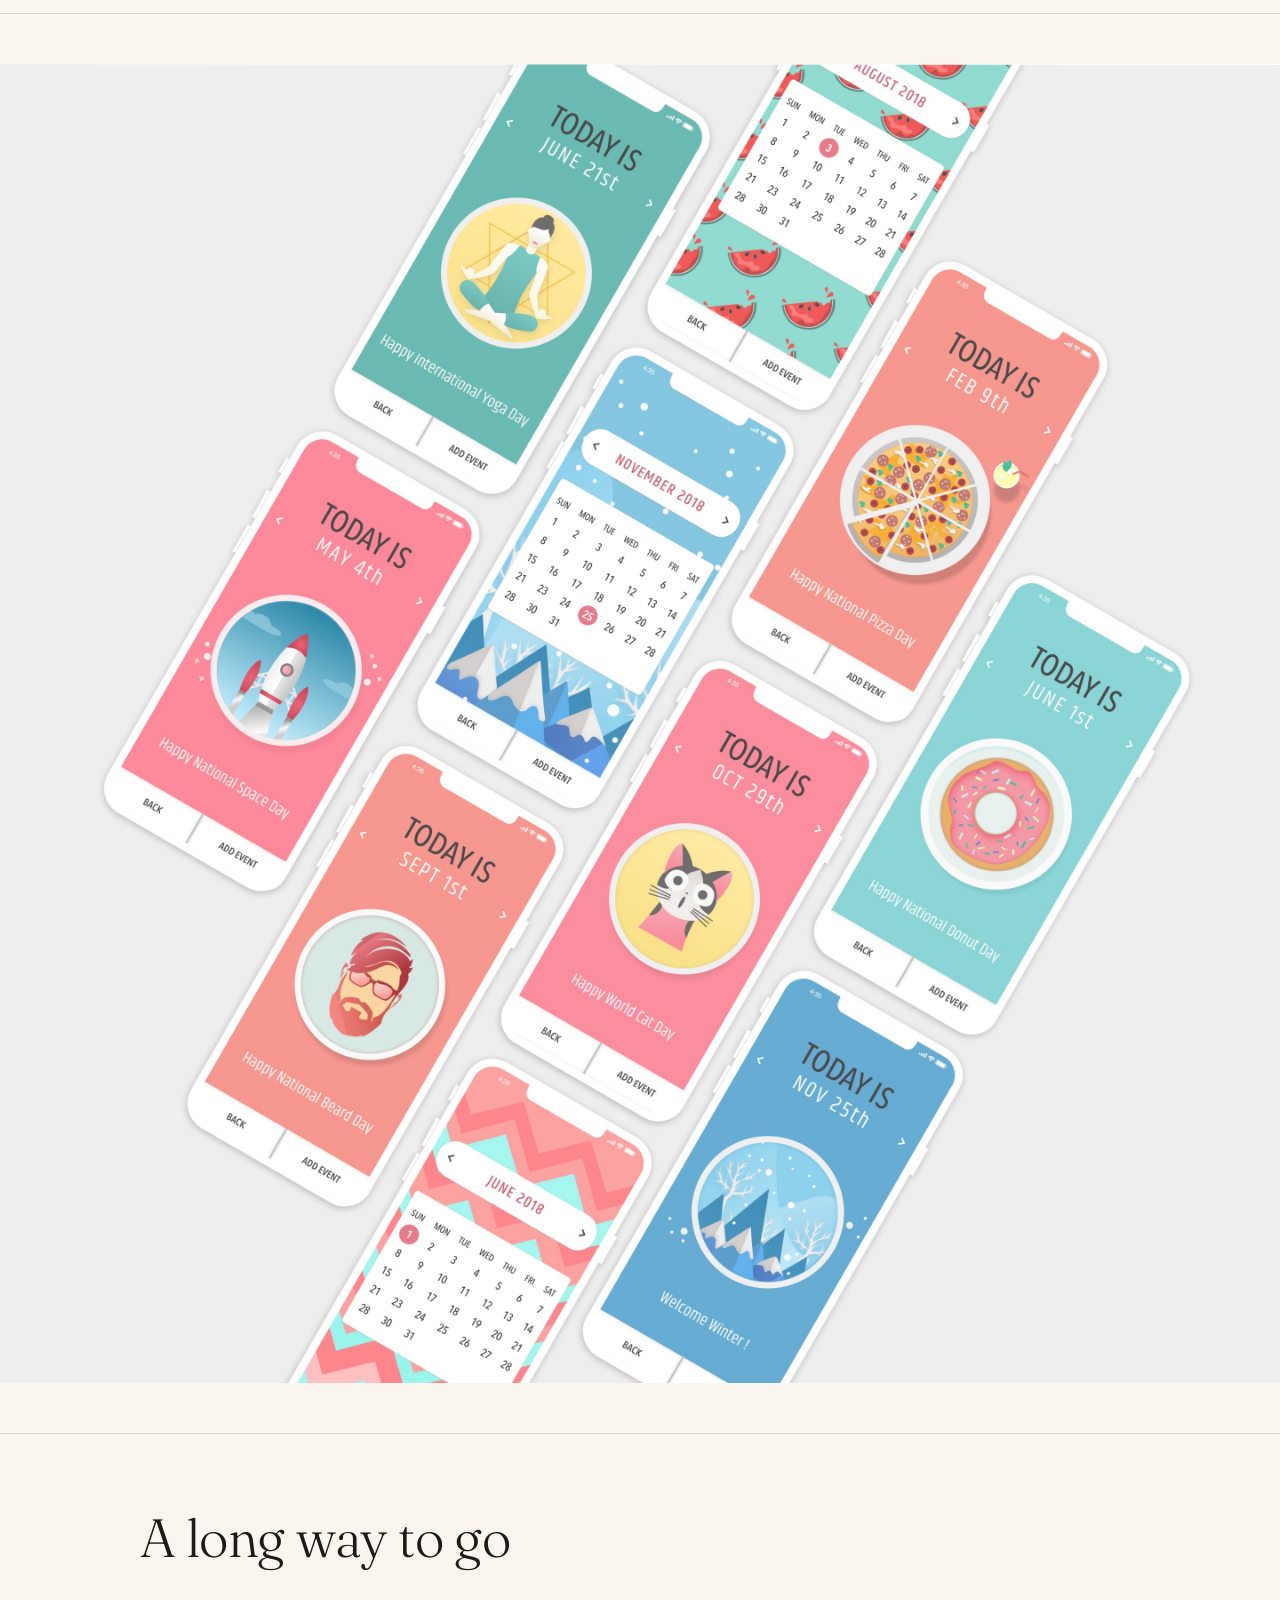
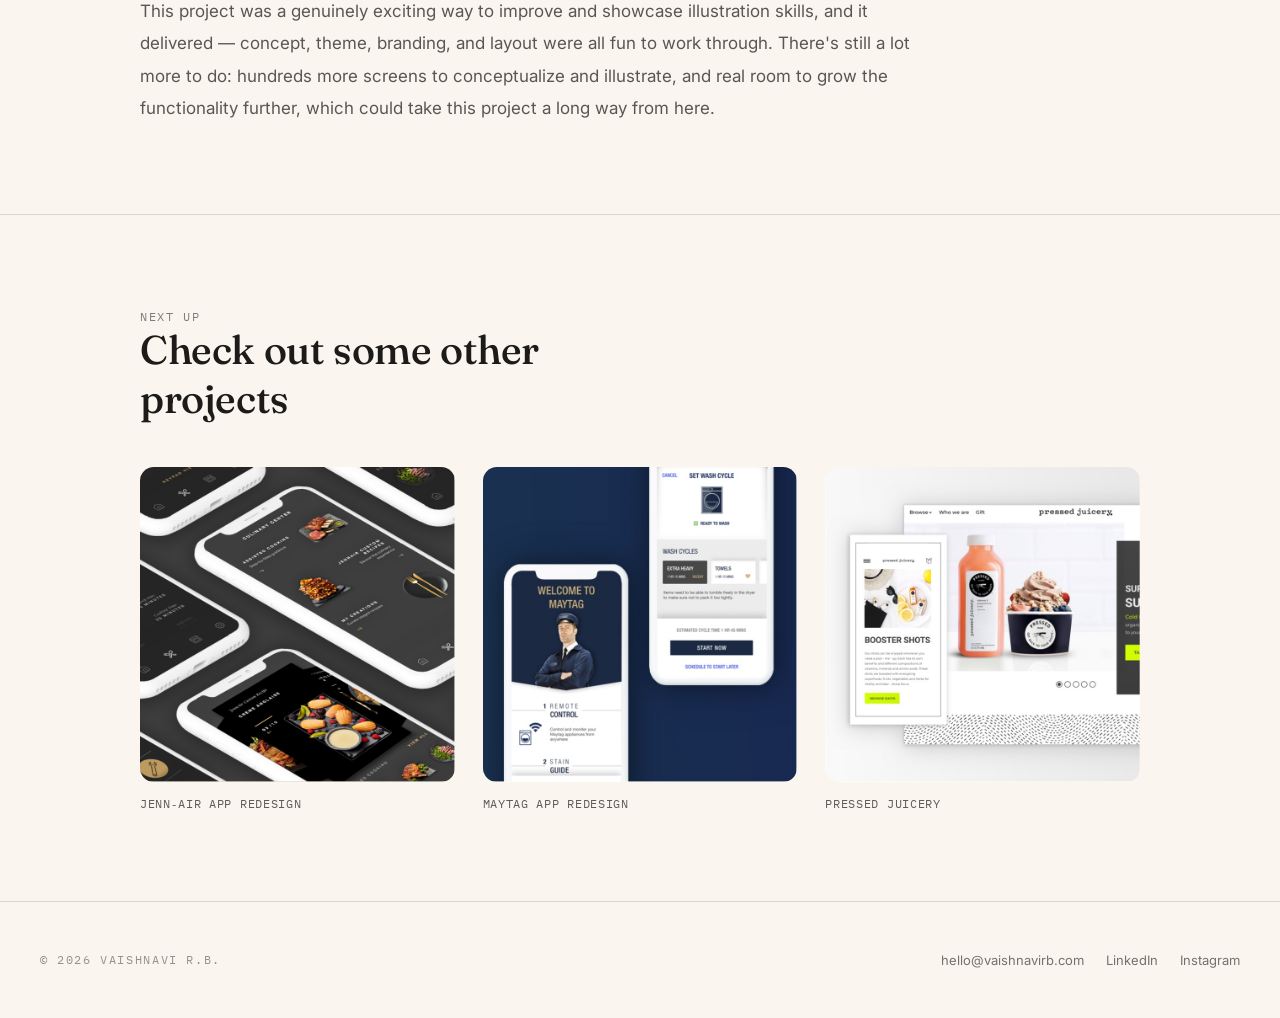
==== commit a0116f30: "Version 2" ====
--- a/amor.html
+++ b/amor.html
@@ -63,17 +63,18 @@
     .op-grid{grid-template-columns:1fr;}
   }
 </style>
+<link rel="stylesheet" href="case-study-v2.css">
 </head>
 <body>
 <header>
   <nav class="nav">
-    <a href="index.html" class="nav-mark">Vaishnavi&nbsp;R.B.</a>
-    <a href="index.html#work" class="back-link">← Back to work</a>
+    <a href="index.html" class="nav-mark">VRB</a>
+    <a href="index.html#work" class="back-link">← Work</a>
   </nav>
 </header>
 
 <main>
-  <section class="hero">
+  <section class="hero" data-num="05">
     <div class="wrap">
       <div class="eyebrow"><span class="dot"></span>05 — App · Illustration</div>
       <h1>Amor — the Calendar App</h1>
@@ -248,5 +249,6 @@
     </div>
   </div>
 </footer>
+<script src="case-study-v2.js"></script>
 </body>
 </html>
--- a/case-study-v2.css
+++ b/case-study-v2.css
@@ -0,0 +1,96 @@
+/* ============================================================
+   case-study-v2.css
+   Shared modernization layer for all case study pages.
+   Loaded AFTER each page's own inline <style> block, so these
+   rules win on the cascade without needing to touch page content.
+   ============================================================ */
+
+:root{
+  --accent-final: var(--accent, var(--gold));
+}
+
+html{scroll-behavior:smooth;}
+img{image-rendering:auto;}
+
+/* ===== NAV ===== */
+header{overflow:visible; position:sticky;}
+.nav-mark{font-size:19px; letter-spacing:0.01em;}
+.back-link{opacity:0.55; transition:opacity .25s ease;}
+.back-link:hover{opacity:1;}
+#scroll-progress{
+  position:absolute; left:0; bottom:-1px; height:2px; width:0%;
+  background:var(--accent-final); transition:width .12s linear; z-index:60;
+}
+
+/* ===== HERO — full height, watermark case number ===== */
+.hero{
+  min-height:86vh; display:flex; align-items:center; position:relative;
+  overflow:hidden; padding:120px 0 60px; border-bottom:none !important;
+}
+.hero .wrap{position:relative; z-index:2;}
+.hero[data-num]::before{
+  content:attr(data-num);
+  position:absolute; top:50%; left:50%; transform:translate(-50%,-52%);
+  font-family:'Fraunces',serif; font-weight:300; font-size:min(48vw,560px); line-height:1;
+  color:var(--accent-final); opacity:0.07; z-index:0; pointer-events:none; white-space:nowrap;
+}
+.hero .eyebrow{
+  display:inline-flex !important; align-items:center; gap:9px;
+  border:1px solid var(--line-strong); border-radius:999px; padding:9px 18px 9px 14px;
+  margin-bottom:34px !important;
+}
+.hero h1{
+  font-size:clamp(42px, 7.4vw, 100px) !important; font-weight:300 !important;
+  line-height:0.98 !important; max-width:17ch; letter-spacing:-0.015em;
+}
+
+/* ===== LEDE / SECTION TYPOGRAPHY ===== */
+.lede h2, .lede h3{font-weight:300; font-size:clamp(26px,3.2vw,38px);}
+.section h2{font-size:clamp(32px,4.2vw,54px); font-weight:300; letter-spacing:-0.01em;}
+.section h3{font-size:clamp(24px,2.8vw,32px); font-weight:300;}
+.section p, .lede p{font-size:17px; line-height:1.9; opacity:0.72;}
+
+/* section label rule, added visually via eyebrow siblings where present */
+.section > .wrap > h2:first-child,
+.section > .wrap > h3:first-child{position:relative;}
+
+/* ===== FULL-BLEED IMAGES ===== */
+.imgrow.full .wrap-wide{
+  max-width:100vw !important; width:100vw; padding:0 !important;
+  position:relative; left:50%; right:50%; margin-left:-50vw !important; margin-right:-50vw !important;
+}
+.imgrow.full img{border-radius:0;}
+
+/* grid images: soften corners, add depth */
+.imgrow:not(.full) img{border-radius:14px;}
+
+/* ===== SCROLL REVEAL ===== */
+.reveal{opacity:0; transform:translateY(40px); transition:opacity .8s ease, transform .8s ease;}
+.reveal.in{opacity:1; transform:translateY(0);}
+.imgrow img, .lede img{
+  opacity:0; transform:translateY(26px); transition:opacity .7s ease, transform .7s ease;
+}
+.imgrow img.in, .lede img.in{opacity:1; transform:translateY(0);}
+
+/* ===== GOALS LIST refinement ===== */
+.goals-list li{transition:padding-left .3s ease;}
+.goals-list li:hover{padding-left:10px; background:rgba(28,27,25,0.02);}
+
+/* ===== OTHER PROJECTS ===== */
+.op-card img{border-radius:14px; transition:transform .5s ease;}
+.op-card:hover img{transform:scale(1.035);}
+.op-cap{transition:opacity .25s ease;}
+
+/* ===== FEATURE ROW icons ===== */
+.icon{transition:transform .4s ease;}
+.feature-row:hover .icon{transform:translateY(-3px);}
+
+@media (max-width:820px){
+  .hero{min-height:auto; padding:110px 0 50px;}
+  .hero[data-num]::before{font-size:38vw;}
+  .imgrow.full .wrap-wide{left:0; right:0; margin-left:0 !important; margin-right:0 !important; width:100%;}
+}
+
+@media (prefers-reduced-motion: reduce){
+  *{animation-duration:0.01ms !important; transition-duration:0.01ms !important;}
+}
